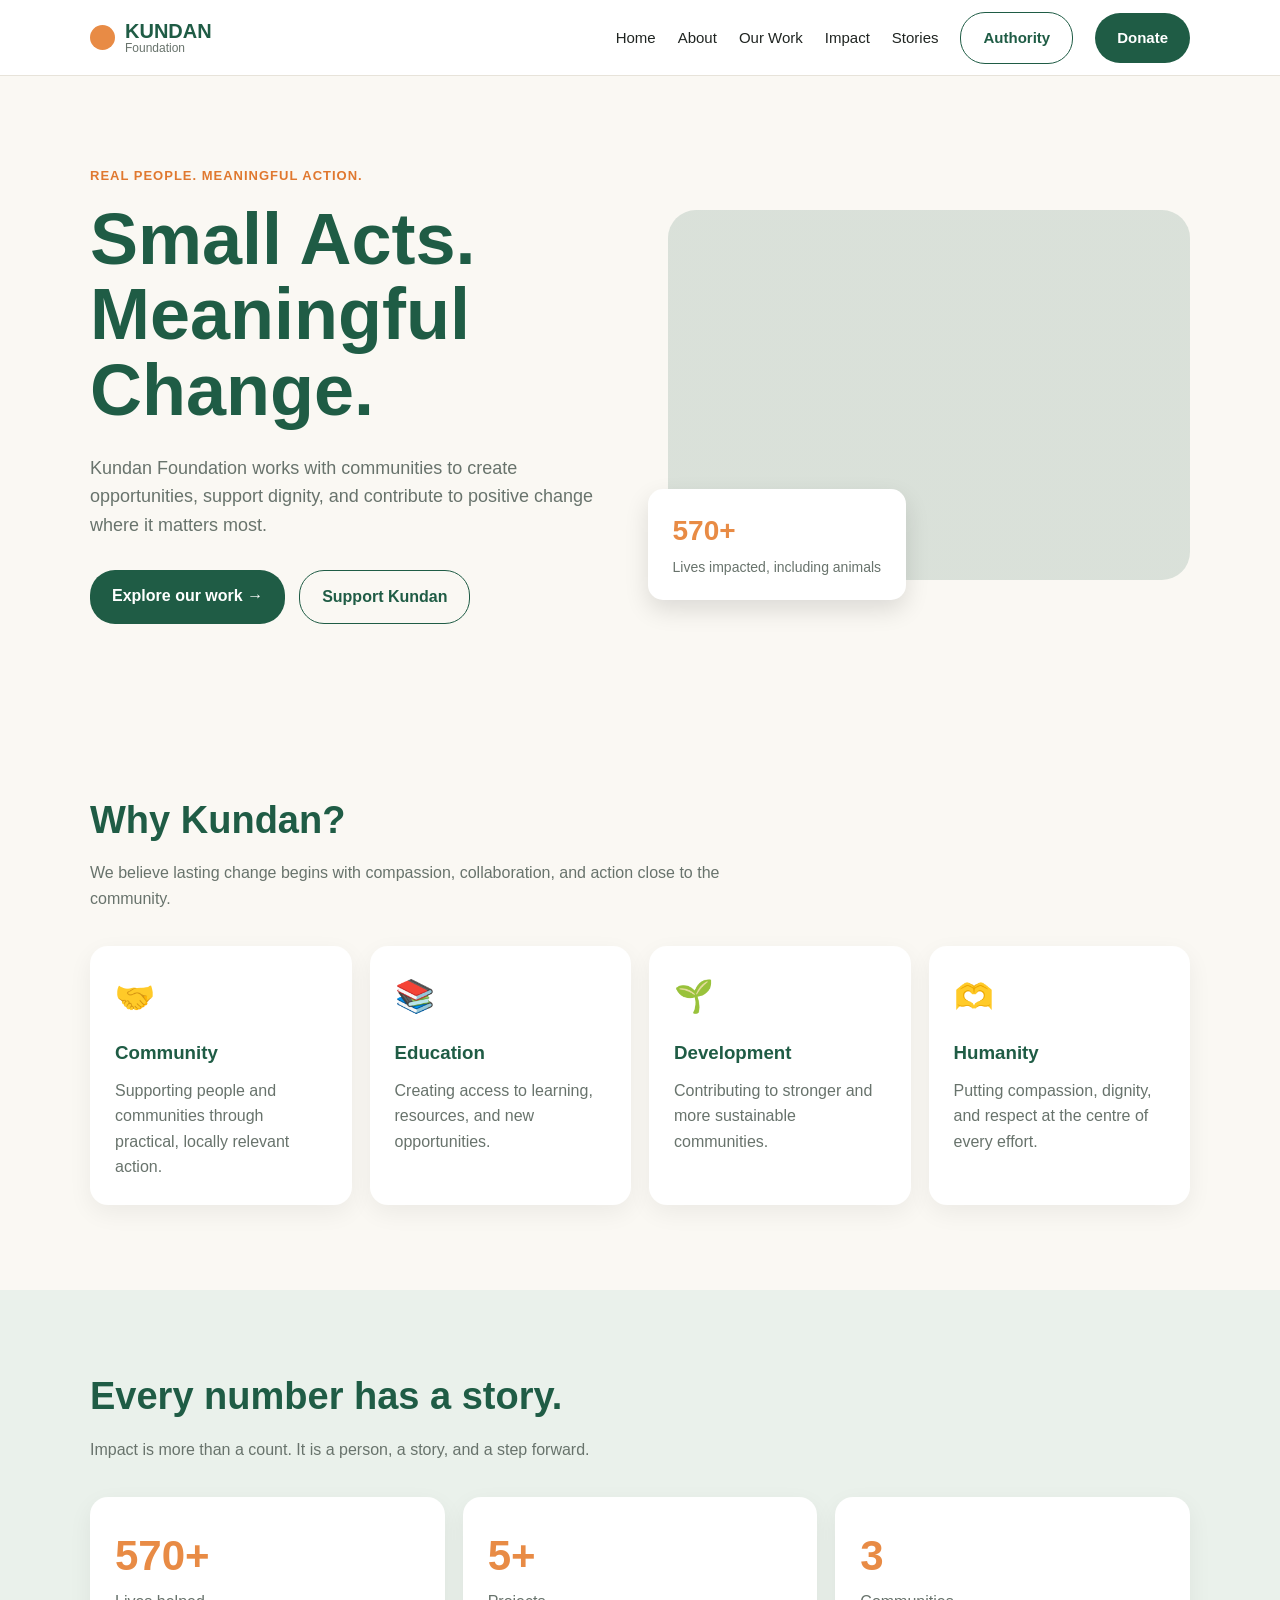
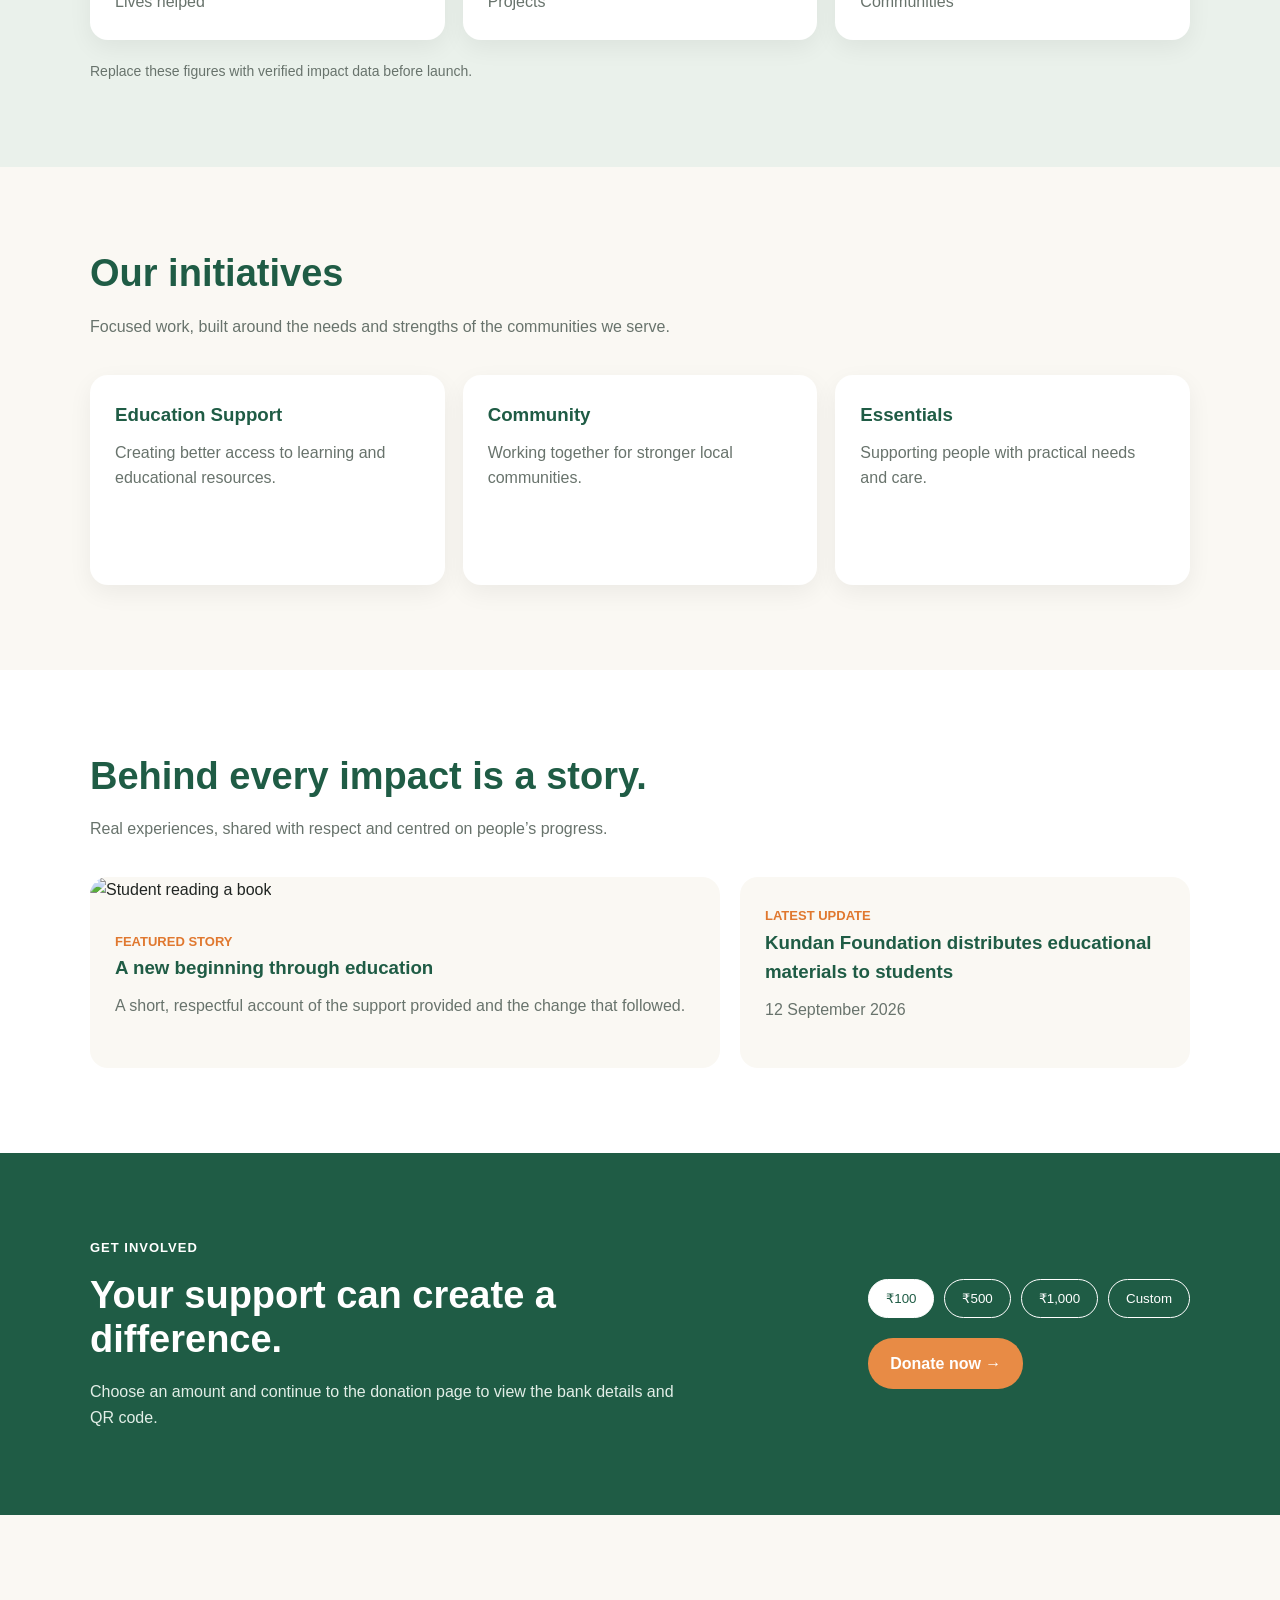
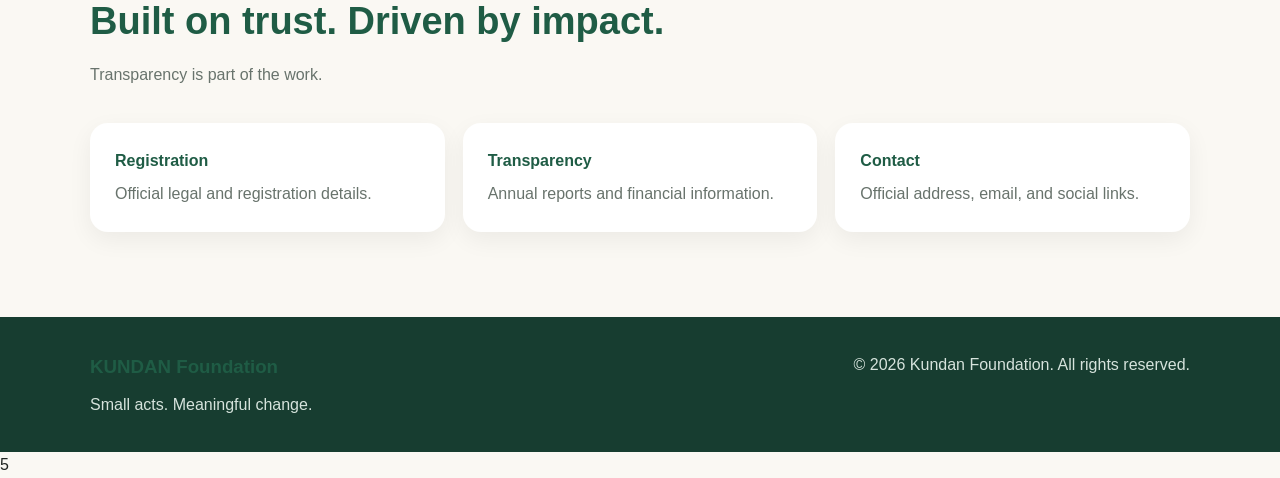
==== index.html @ d75be0c0 "Kundan Foundation" ====
<!DOCTYPE html>
<html lang="en">
<head>
  <meta charset="UTF-8" />
  <meta name="viewport" content="width=device-width, initial-scale=1.0" />
  <title>Kundan Foundation</title>

  <style>
    * {
      box-sizing: border-box;
      margin: 0;
      padding: 0;
    }

    body {
      font-family: Arial, sans-serif;
      background: #faf8f3;
      color: #202522;
      line-height: 1.6;
    }

    .container {
      width: min(1100px, 92%);
      margin: auto;
    }

    .navbar {
      background: white;
      border-bottom: 1px solid #e7e3da;
      position: sticky;
      top: 0;
      z-index: 10;
    }

    .nav-container {
      min-height: 75px;
      display: flex;
      align-items: center;
      justify-content: space-between;
    }

    .logo {
      color: #1f5c45;
      text-decoration: none;
      display: flex;
      align-items: center;
      gap: 10px;
      font-weight: bold;
    }

    .logo-symbol {
      width: 25px;
      height: 25px;
      border-radius: 50%;
      background: #e88b45;
      display: inline-block;
    }

    .logo-text {
      font-size: 20px;
      line-height: 1.1;
    }

    .logo-text small {
      display: block;
      font-size: 12px;
      color: #68736c;
      font-weight: normal;
    }

    .nav-links {
      display: flex;
      align-items: center;
      gap: 22px;
    }

    .nav-links a {
      color: #202522;
      text-decoration: none;
      font-size: 15px;
    }

    .nav-links a:hover {
      color: #1f5c45;
    }

    .button {
      display: inline-block;
      padding: 13px 22px;
      border-radius: 25px;
      text-decoration: none;
      font-weight: bold;
      border: none;
      cursor: pointer;
    }

    .button-green {
      background: #1f5c45;
      color: white !important;
    }

    .button-outline {
      border: 1px solid #1f5c45;
      color: #1f5c45 !important;
      background: transparent;
    }

    .button-orange {
      background: #e88b45;
      color: white;
    }

    .menu-button {
      display: none;
      background: none;
      border: none;
      font-size: 25px;
      cursor: pointer;
    }

    .hero {
      padding: 90px 0;
    }

    .hero-grid {
      display: grid;
      grid-template-columns: 1fr 1fr;
      gap: 55px;
      align-items: center;
    }

    .eyebrow {
      color: #e0782f;
      font-weight: bold;
      text-transform: uppercase;
      font-size: 13px;
      letter-spacing: 1px;
      margin-bottom: 15px;
    }

    h1 {
      color: #1f5c45;
      font-size: clamp(42px, 6vw, 72px);
      line-height: 1.05;
      margin-bottom: 25px;
    }

    h2 {
      color: #1f5c45;
      font-size: 38px;
      line-height: 1.15;
      margin-bottom: 18px;
    }

    h3 {
      color: #1f5c45;
      margin-bottom: 10px;
    }

    .hero-description {
      color: #68736c;
      max-width: 550px;
      margin-bottom: 30px;
      font-size: 18px;
    }

    .hero-buttons {
      display: flex;
      gap: 14px;
      flex-wrap: wrap;
    }

    .hero-image-wrapper {
      position: relative;
    }

    .hero-image {
      min-height: 370px;
      border-radius: 28px;
      background:
        linear-gradient(rgba(31, 92, 69, 0.15), rgba(31, 92, 69, 0.15)),
        url("https://images.unsplash.com/photo-1509062522246-3755977927d7?auto=format&fit=crop&w=1000&q=85")
        center/cover;
    }

    .impact-card {
      position: absolute;
      bottom: -20px;
      left: -20px;
      background: white;
      padding: 20px 25px;
      border-radius: 15px;
      box-shadow: 0 10px 25px rgba(0, 0, 0, 0.12);
    }

    .impact-card strong {
      display: block;
      color: #e88b45;
      font-size: 28px;
    }

    .impact-card span {
      color: #68736c;
      font-size: 14px;
    }

    .section {
      padding: 85px 0;
    }

    .section-heading {
      max-width: 650px;
      margin-bottom: 35px;
    }

    .section-heading p {
      color: #68736c;
    }

    .why-cards,
    .initiative-grid,
    .trust-cards,
    .impact-numbers {
      display: grid;
      grid-template-columns: repeat(4, 1fr);
      gap: 18px;
    }

    .why-card,
    .initiative-card,
    .trust-card,
    .impact-number {
      background: white;
      padding: 25px;
      border-radius: 18px;
      box-shadow: 0 8px 25px rgba(0, 0, 0, 0.06);
    }

    .why-icon {
      font-size: 32px;
      margin-bottom: 15px;
    }

    .why-card p,
    .initiative-card p,
    .trust-card {
      color: #68736c;
    }

    .impact-section {
      background: #eaf1eb;
    }

    .impact-numbers {
      grid-template-columns: repeat(3, 1fr);
    }

    .impact-number strong {
      display: block;
      color: #e88b45;
      font-size: 42px;
    }

    .impact-number span {
      color: #68736c;
    }

    .impact-note {
      margin-top: 20px;
      color: #68736c;
      font-size: 14px;
    }

    .initiative-grid {
      grid-template-columns: repeat(3, 1fr);
    }

    .initiative-card {
      min-height: 210px;
    }

    .stories-section {
      background: #fff;
    }

    .story-grid {
      display: grid;
      grid-template-columns: 1.4fr 1fr;
      gap: 20px;
    }

    .featured-story,
    .latest-story {
      background: #faf8f3;
      border-radius: 18px;
      overflow: hidden;
    }

    .featured-story img {
      width: 100%;
      height: 260px;
      object-fit: cover;
    }

    .story-content,
    .latest-story {
      padding: 25px;
    }

    .story-content p,
    .latest-story p {
      color: #68736c;
      margin-bottom: 20px;
    }

    .story-tag {
      color: #e0782f;
      font-weight: bold;
      font-size: 13px;
      text-transform: uppercase;
    }

    .donation-section {
      background: #1f5c45;
      color: white;
    }

    .donation-section h2,
    .donation-section .eyebrow {
      color: white;
    }

    .donation-section p {
      color: #e2eee7;
    }

    .donation-layout {
      display: flex;
      justify-content: space-between;
      align-items: center;
      gap: 35px;
    }

    .donation-layout > div:first-child {
      max-width: 600px;
    }

    .amounts {
      display: flex;
      gap: 10px;
      flex-wrap: wrap;
      margin-bottom: 20px;
    }

    .amount-button {
      padding: 11px 17px;
      border: 1px solid white;
      border-radius: 22px;
      background: transparent;
      color: white;
      cursor: pointer;
    }

    .amount-button.active,
    .amount-button:hover {
      background: white;
      color: #1f5c45;
    }

    .trust-cards {
      grid-template-columns: repeat(3, 1fr);
    }

    .trust-card strong {
      display: block;
      color: #1f5c45;
      margin-bottom: 8px;
    }

    footer {
      background: #173d30;
      color: white;
      padding: 35px 0;
    }

    .footer-content {
      display: flex;
      justify-content: space-between;
      gap: 20px;
    }

    footer p {
      color: #d6e3dc;
    }

    .mobile-bottom-nav {
      display: none;
    }

    @media (max-width: 800px) {
      .nav-links {
        display: none;
      }

      .menu-button {
        display: block;
      }

      .hero-grid,
      .story-grid,
      .donation-layout {
        grid-template-columns: 1fr;
        display: grid;
      }

      .why-cards,
      .initiative-grid,
      .trust-cards {
        grid-template-columns: repeat(2, 1fr);
      }

      .impact-numbers {
        grid-template-columns: 1fr;
      }

      .donation-layout {
        display: block;
      }

      .donation-layout > div:last-child {
        margin-top: 25px;
      }
    }

    @media (max-width: 520px) {
      .hero {
        padding: 60px 0;
      }

      .section {
        padding: 60px 0;
      }

      .why-cards,
      .initiative-grid,
      .trust-cards {
        grid-template-columns: 1fr;
      }

      .footer-content {
        display: block;
      }

      .footer-content > div:last-child {
        margin-top: 20px;
      }

      .mobile-bottom-nav {
        position: fixed;
        bottom: 0;
        left: 0;
        right: 0;
        display: flex;
        justify-content: space-around;
        background: white;
        padding: 10px 5px;
        box-shadow: 0 -3px 15px rgba(0, 0, 0, 0.12);
        z-index: 20;
      }

      .mobile-bottom-nav a {
        color: #1f5c45;
        text-decoration: none;
        text-align: center;
        font-size: 11px;
      }
    }
  </style>
</head>

<body>
  <header class="navbar">
    <div class="container nav-container">
      <a href="#home" class="logo">
        <span class="logo-symbol"></span>

        <span class="logo-text">
          KUNDAN
          <small>Foundation</small>
        </span>
      </a>

      <nav class="nav-links">
        <a href="#home">Home</a>
        <a href="#about">About</a>
        <a href="#work">Our Work</a>
        <a href="#impact">Impact</a>
        <a href="#stories">Stories</a>

        <a href="authority.html" class="button button-outline">
          Authority
        </a>

        <a href="donate.html" class="button button-green">
          Donate
        </a>
      </nav>

      <button class="menu-button" type="button" aria-label="Open menu">
        ☰
      </button>
    </div>
  </header>

  <main>
    <section class="hero" id="home">
      <div class="container hero-grid">
        <div class="hero-content">
          <p class="eyebrow">Real people. Meaningful action.</p>

          <h1>
            Small Acts.<br />
            Meaningful Change.
          </h1>

          <p class="hero-description">
            Kundan Foundation works with communities to create opportunities,
            support dignity, and contribute to positive change where it matters most.
          </p>

          <div class="hero-buttons">
            <a href="#work" class="button button-green">
              Explore our work →
            </a>

            <a href="donate.html" class="button button-outline">
              Support Kundan
            </a>
          </div>
        </div>

        <div class="hero-image-wrapper">
          <div
            class="hero-image"
            role="img"
            aria-label="Children learning together in a community setting">
          </div>

          <div class="impact-card">
            <strong>570+</strong>
            <span>Lives impacted, including animals</span>
          </div>
        </div>
      </div>
    </section>

    <section class="section why-section" id="about">
      <div class="container">
        <div class="section-heading">
          <h2>Why Kundan?</h2>
          <p>
            We believe lasting change begins with compassion,
            collaboration, and action close to the community.
          </p>
        </div>

        <div class="why-cards">
          <article class="why-card">
            <div class="why-icon">🤝</div>
            <h3>Community</h3>
            <p>
              Supporting people and communities through practical,
              locally relevant action.
            </p>
          </article>

          <article class="why-card">
            <div class="why-icon">📚</div>
            <h3>Education</h3>
            <p>
              Creating access to learning, resources, and new opportunities.
            </p>
          </article>

          <article class="why-card">
            <div class="why-icon">🌱</div>
            <h3>Development</h3>
            <p>
              Contributing to stronger and more sustainable communities.
            </p>
          </article>

          <article class="why-card">
            <div class="why-icon">🫶</div>
            <h3>Humanity</h3>
            <p>
              Putting compassion, dignity, and respect at the centre of every effort.
            </p>
          </article>
        </div>
      </div>
    </section>

    <section class="section impact-section" id="impact">
      <div class="container">
        <div class="section-heading">
          <h2>Every number has a story.</h2>
          <p>
            Impact is more than a count. It is a person,
            a story, and a step forward.
          </p>
        </div>

        <div class="impact-numbers">
          <div class="impact-number">
            <strong>570+</strong>
            <span>Lives helped</span>
          </div>

          <div class="impact-number">
            <strong>5+</strong>
            <span>Projects</span>
          </div>

          <div class="impact-number">
            <strong>3</strong>
            <span>Communities</span>
          </div>
        </div>

        <p class="impact-note">
          Replace these figures with verified impact data before launch.
        </p>
      </div>
    </section>

    <section class="section initiatives-section" id="work">
      <div class="container">
        <div class="section-heading">
          <h2>Our initiatives</h2>
          <p>
            Focused work, built around the needs and strengths
            of the communities we serve.
          </p>
        </div>

        <div class="initiative-grid">
          <article class="initiative-card">
            <h3>Education Support</h3>
            <p>
              Creating better access to learning and educational resources.
            </p>
          </article>

          <article class="initiative-card">
            <h3>Community</h3>
            <p>
              Working together for stronger local communities.
            </p>
          </article>

          <article class="initiative-card">
            <h3>Essentials</h3>
            <p>
              Supporting people with practical needs and care.
            </p>
          </article>
        </div>
      </div>
    </section>

    <section class="section stories-section" id="stories">
      <div class="container">
        <div class="section-heading">
          <h2>Behind every impact is a story.</h2>
          <p>
            Real experiences, shared with respect and centred on people’s progress.
          </p>
        </div>

        <div class="story-grid">
          <article class="featured-story">
            <img
              src="https://images.unsplash.com/photo-1544717305-2782549b5136?auto=format&fit=crop&w=800&q=85"
              alt="Student reading a book"
            />

            <div class="story-content">
              <span class="story-tag">Featured story</span>
              <h3>A new beginning through education</h3>
              <p>
                A short, respectful account of the support provided
                and the change that followed.
              </p>
            </div>
          </article>

          <article class="latest-story">
            <span class="story-tag">Latest update</span>
            <h3>
              Kundan Foundation distributes educational materials to students
            </h3>
            <p>12 September 2026</p>
          </article>
        </div>
      </div>
    </section>

    <section class="section donation-section" id="donate">
      <div class="container donation-layout">
        <div>
          <p class="eyebrow">Get involved</p>

          <h2>Your support can create a difference.</h2>

          <p>
            Choose an amount and continue to the donation page
            to view the bank details and QR code.
          </p>
        </div>

        <div>
          <div class="amounts">
            <button type="button" class="amount-button active">₹100</button>
            <button type="button" class="amount-button">₹500</button>
            <button type="button" class="amount-button">₹1,000</button>
            <button type="button" class="amount-button">Custom</button>
          </div>

          <a href="donate.html" class="button button-orange">
            Donate now →
          </a>
        </div>
      </div>
    </section>

    <section class="section trust-section" id="contact">
      <div class="container">
        <div class="section-heading">
          <h2>Built on trust. Driven by impact.</h2>
          <p>Transparency is part of the work.</p>
        </div>

        <div class="trust-cards">
          <div class="trust-card">
            <strong>Registration</strong>
            Official legal and registration details.
          </div>

          <div class="trust-card">
            <strong>Transparency</strong>
            Annual reports and financial information.
          </div>

          <div class="trust-card">
            <strong>Contact</strong>
            Official address, email, and social links.
          </div>
        </div>
      </div>
    </section>
  </main>

  <footer>
    <div class="container footer-content">
      <div>
        <h3>KUNDAN Foundation</h3>
        <p>Small acts. Meaningful change.</p>
      </div>

      <div>
        <p>© 2026 Kundan Foundation. All rights reserved.</p>
      </div>
    </div>
  </footer>

  <div class="mobile-bottom-nav">
    <a href="#home">⌂<br />Home</a>
    <a href="#work">◫<br />Work</a>
    <a href="#impact">◉<br />Impact</a>
    <a href="authority.html">ⓘ<br />Authority</a>
    <a href="donate.html">♥<br />Donate</a>
  </div>

  <script>
    const amountButtons = document.querySelectorAll(".amount-button");

    amountButtons.forEach(button => {
      button.addEventListener("click", () => {
        amountButtons.forEach(item => {
          item.classList.remove("active");
        });

        button.classList.add("active");
      });
    });
  </script>
  <script type="text/javascript">
    (function (l) {
      if (l.search[1] === "/") {
        var decoded = l.search
          .slice(1)
          .split("&")
          .map(function (s) {
            return s.replace(/~and~/g, "&");
          })
          .join("?");
        window.history.replaceState(
          null,
          null,
          l.pathname.slice(0, -1) + decoded + l.hash
        );
      }
    })(window.location);
  </script>
</body>
</html>5
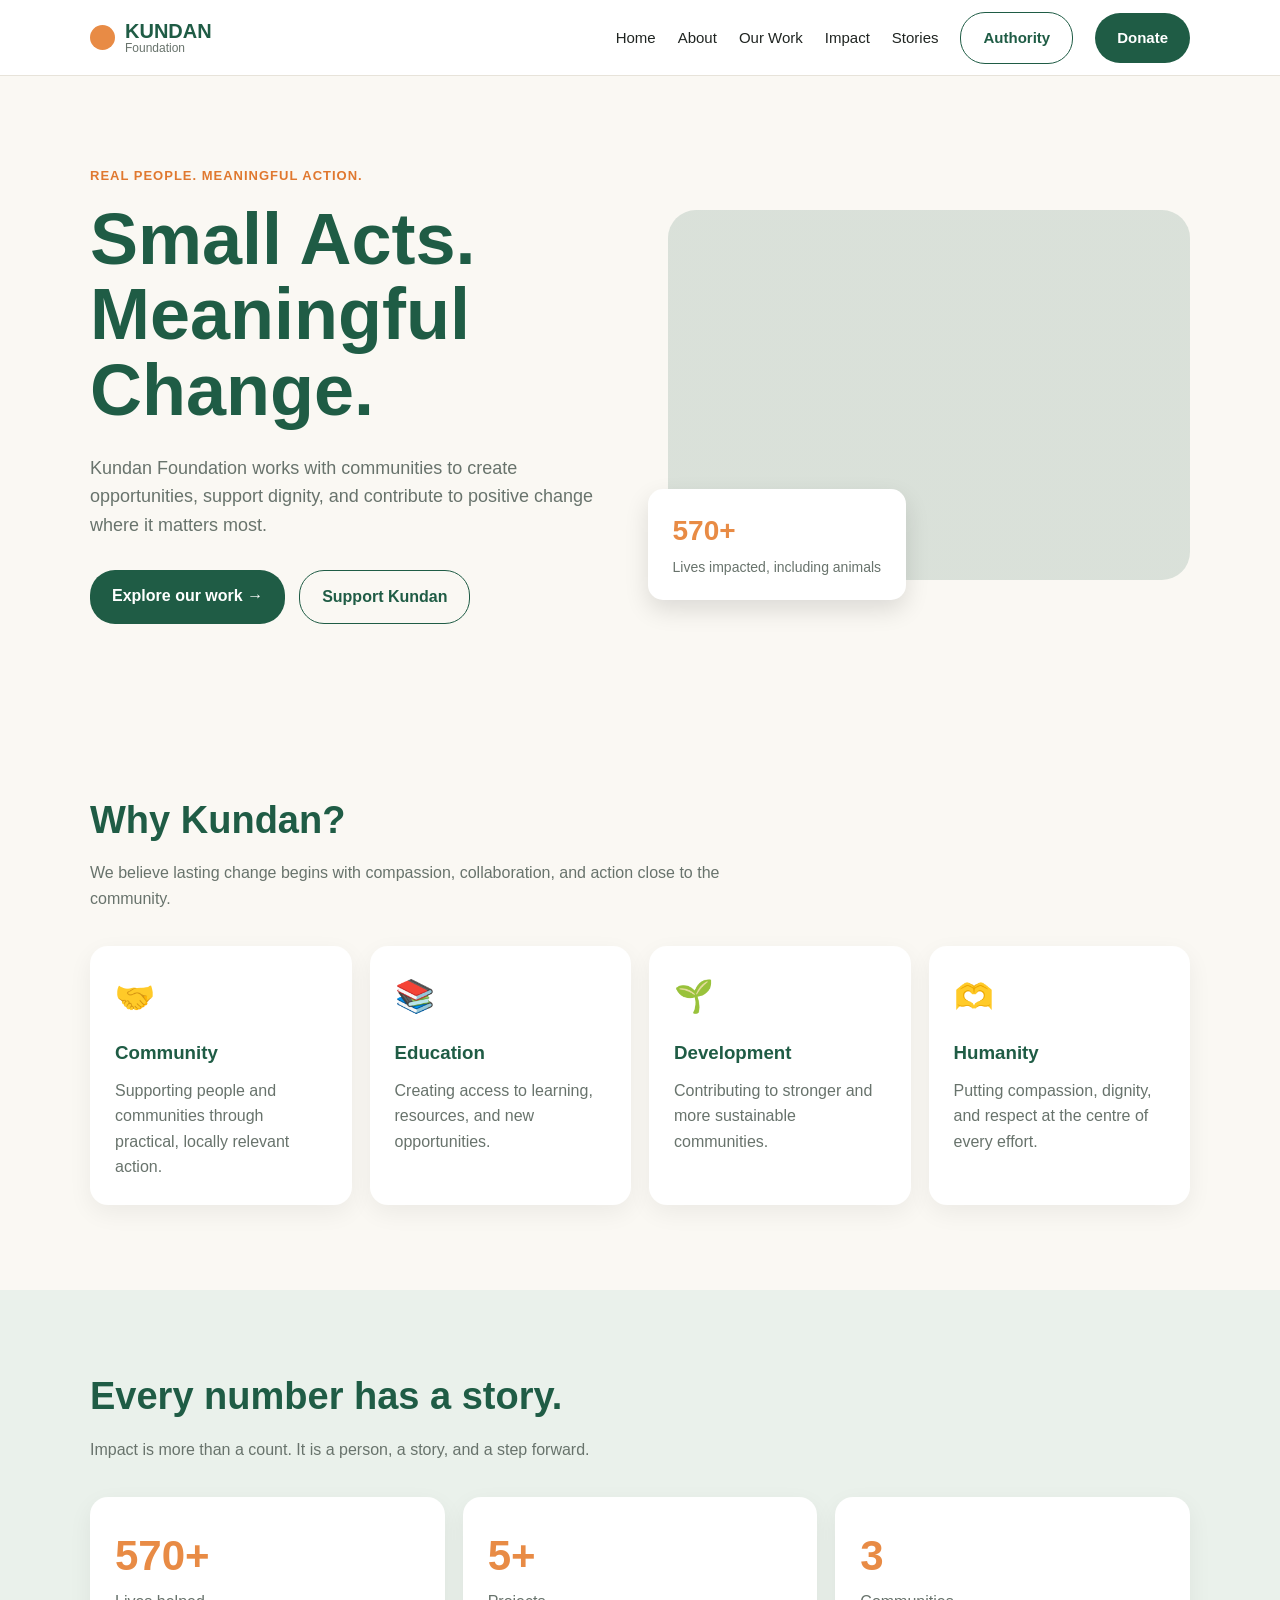
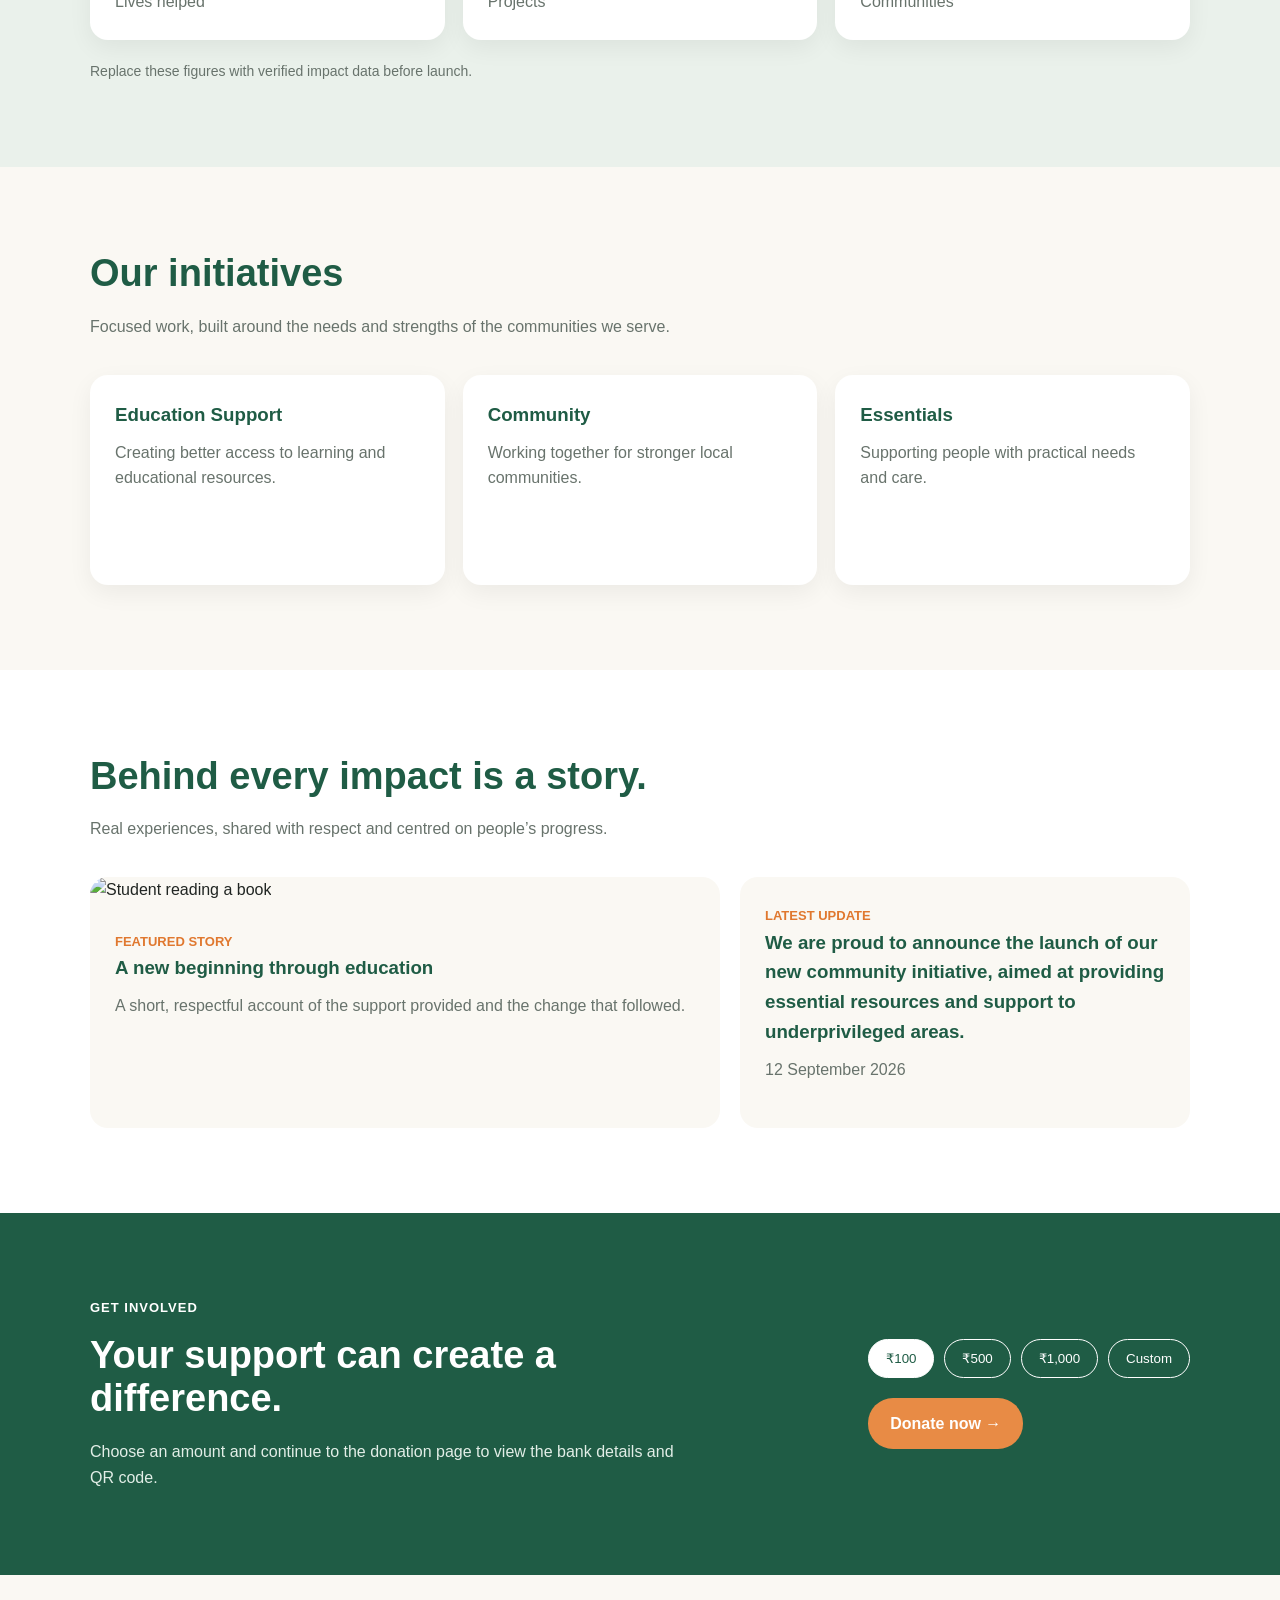
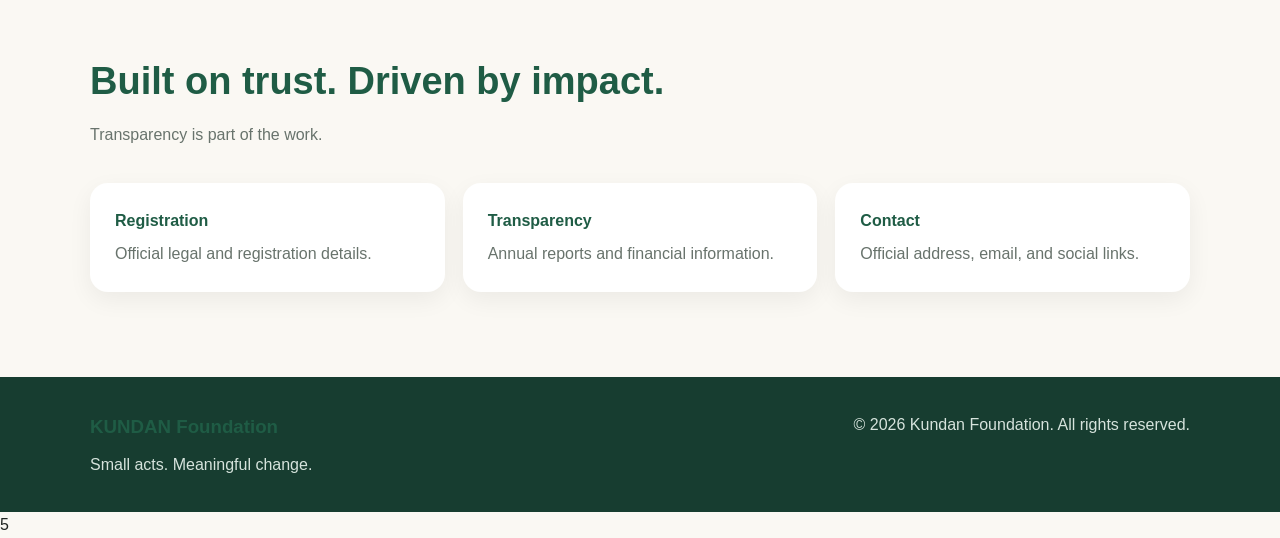
==== commit bf910b64: "updated changes" ====
--- a/index.html
+++ b/index.html
@@ -698,7 +698,7 @@
           <article class="latest-story">
             <span class="story-tag">Latest update</span>
             <h3>
-              Kundan Foundation distributes educational materials to students
+              We are proud to announce the launch of our new community initiative, aimed at providing essential resources and support to underprivileged areas.
             </h3>
             <p>12 September 2026</p>
           </article>
